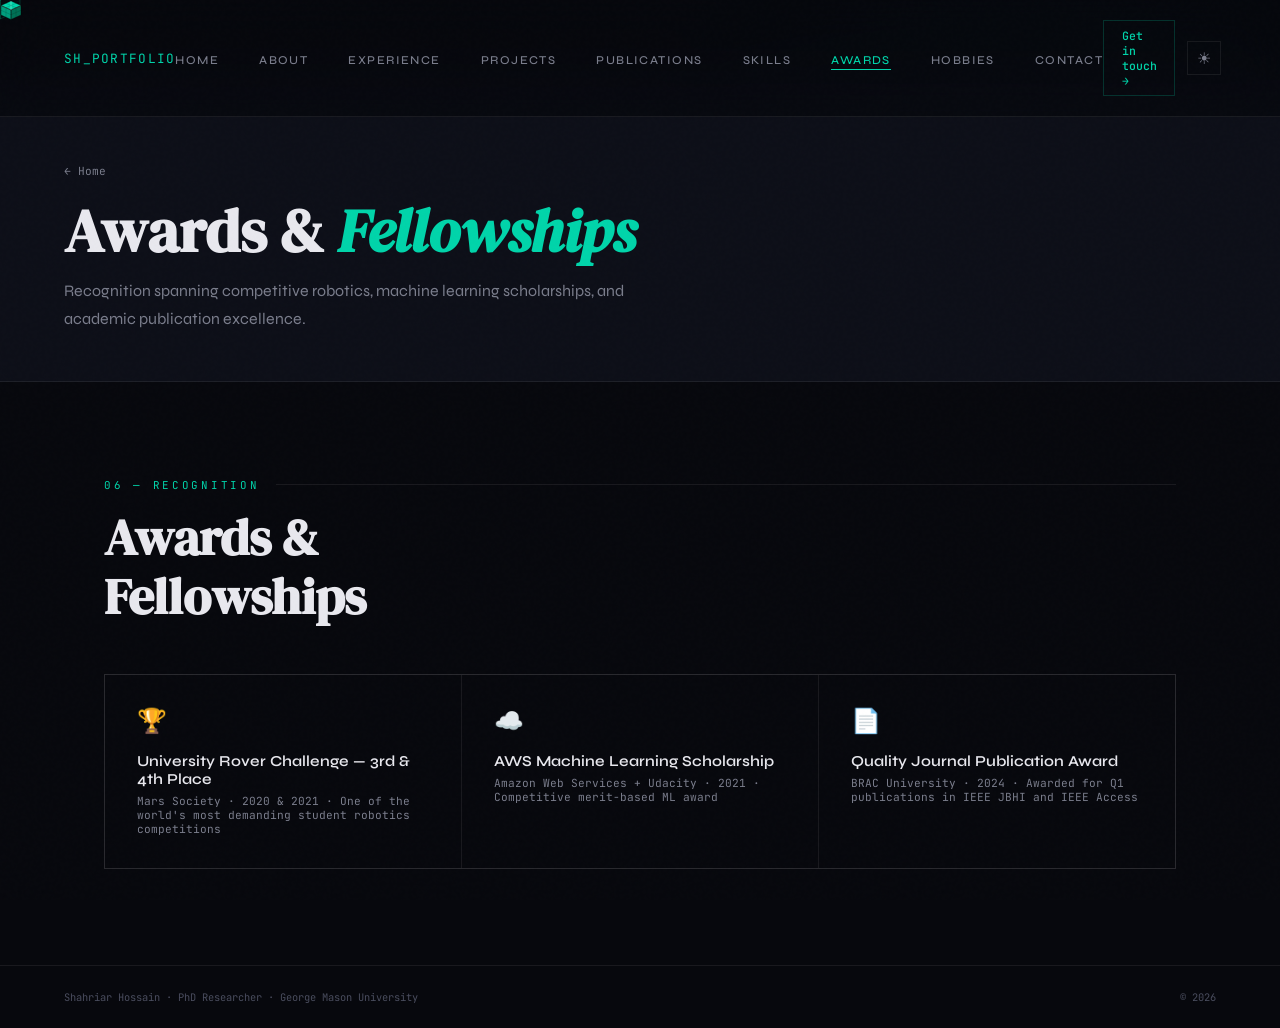
==== awards.html @ 49d14815 "Add files via upload" ====
<!DOCTYPE html>
<html lang="en">
<head>
<meta charset="UTF-8"><meta name="viewport" content="width=device-width,initial-scale=1.0">
<title>Awards — Shahriar Hossain</title>
<link rel="preconnect" href="https://fonts.googleapis.com">
<link rel="preconnect" href="https://fonts.gstatic.com" crossorigin>
<link href="https://fonts.googleapis.com/css2?family=Syne:wght@400;500;600;700;800&family=DM+Serif+Display:ital@0;1&family=JetBrains+Mono:wght@300;400;500&display=swap" rel="stylesheet">
<style>
/* ── Variables ── */
:root {
  --bg:        #07080D;
  --bg2:       #0D0F18;
  --bg3:       #131620;
  --border:    rgba(255,255,255,0.07);
  --border2:   rgba(0,212,170,0.2);
  --teal:      #00D4AA;
  --teal2:     #00FFD0;
  --amber:     #F5A623;
  --text:      #E8E8EE;
  --muted:     #7A7D8C;
  --muted2:    #4A4D5E;
  --font-head: 'Syne', sans-serif;
  --font-disp: 'DM Serif Display', serif;
  --font-mono: 'JetBrains Mono', monospace;
}

/* ── Reset ── */
*, *::before, *::after { box-sizing: border-box; margin: 0; padding: 0; }
html { scroll-behavior: smooth; }
body {
  background: var(--bg);
  color: var(--text);
  font-family: var(--font-head);
  overflow-x: hidden;
  cursor: none;
}
/* Restore pointer events on all clickable elements */
a, button, [role="button"] { cursor: none; pointer-events: auto; }

/* ── Custom cursor ── */
.cursor {
  width: 22px; height: 20px;
  position: fixed; top: 0; left: 0;
  pointer-events: none; z-index: 9999;
  will-change: transform;
}
.cursor-ring {
  width: 44px; height: 40px;
  position: fixed; top: 0; left: 0;
  pointer-events: none; z-index: 9998;
  transition: transform 0.38s cubic-bezier(0.23,1,0.32,1);
  will-change: transform;
}

/* ── Light theme ── */
body.light {
  --bg:        #F0EDE6;
  --bg2:       #E8E4DC;
  --bg3:       #DDD9D0;
  --border:    rgba(0,0,0,0.09);
  --border2:   rgba(0,140,110,0.3);
  --teal:      #007A62;
  --teal2:     #009478;
  --amber:     #B87000;
  --text:      #1A1A18;
  --muted:     #4A4840;
  --muted2:    #8A8780;
}
body.light .nav-logo { color: var(--teal); }
body.light .hero-bg-num { color: rgba(0,0,0,0.04); }
body.light .mesh {
  background:
    radial-gradient(ellipse 600px 400px at 80% 20%, rgba(0,140,110,0.06) 0%, transparent 70%),
    radial-gradient(ellipse 400px 600px at 10% 80%, rgba(80,60,200,0.04) 0%, transparent 70%),
    radial-gradient(ellipse 300px 300px at 50% 50%, rgba(180,120,0,0.03) 0%, transparent 70%);
}
body.light .stats-bar  { background: var(--bg3); }
body.light .pub-badge.q1   { background: rgba(0,122,98,0.1); color: var(--teal); border-color: rgba(0,122,98,0.25); }
body.light .pub-badge.conf { background: rgba(100,60,200,0.08); color: #6040CC; border-color: rgba(100,60,200,0.2); }
body.light .pub-badge.first{ background: rgba(0,0,0,0.05); color: var(--text); border-color: var(--border); }
body.light .tag { color: var(--muted); border-color: var(--border); }
body.light .tag:hover { border-color: var(--teal); color: var(--teal); }
body.light .skill-pill { background: var(--bg); color: var(--text); border-color: var(--border); }
body.light .skill-pill:hover { border-color: var(--teal); color: var(--teal); }
body.light .proj-chip { color: var(--muted); border-color: var(--border); }
body.light .book { background: var(--bg); }
body.light .toast { background: var(--teal); color: white; }
/* light mode cursor inherits SVG teal variable */
body.light .scroll-line { background: linear-gradient(to right, var(--teal), transparent); }
body.light .btn-primary { background: var(--teal); color: white; }
body.light .btn-primary:hover { background: var(--teal2); }
body.light .btn-outline { color: var(--teal); border-color: rgba(0,122,98,0.3); }
body.light .nav-cta { color: var(--teal); border-color: rgba(0,122,98,0.3); }
body.light .nav-cta:hover { background: var(--teal); color: white; }
body.light .working-dot { background: var(--teal); }
body.light .working-strip { background: var(--bg3); border-color: var(--border); }

/* ── Theme toggle ── */
.theme-toggle {
  background: transparent;
  border: 1px solid var(--border);
  color: var(--muted);
  font-size: 1rem;
  width: 34px; height: 34px;
  display: flex; align-items: center; justify-content: center;
  cursor: none;
  transition: border-color 0.2s, color 0.2s;
  flex-shrink: 0;
}
.theme-toggle:hover { border-color: var(--teal); color: var(--teal); }

/* ── Currently Working On strip ── */
.working-strip {
  position: relative; z-index: 1;
  background: var(--bg3);
  border-top: 1px solid var(--border2);
  border-bottom: 2px solid var(--border2);
  padding: 1.1rem 4rem;
  display: flex; align-items: center; gap: 1rem;
  overflow: hidden;
  margin-top: 62px;
}
.working-label {
  font-family: var(--font-mono); font-size: 0.72rem;
  font-weight: 600; color: var(--teal);
  letter-spacing: 0.2em; text-transform: uppercase;
  white-space: nowrap; flex-shrink: 0;
  display: flex; align-items: center; gap: 0.6rem;
}
.working-dot {
  width: 8px; height: 8px; border-radius: 50%;
  background: var(--teal);
  animation: pulse 2s infinite;
  box-shadow: 0 0 6px var(--teal);
}
@keyframes pulse {
  0%, 100% { opacity: 1; transform: scale(1); }
  50%       { opacity: 0.4; transform: scale(0.7); }
}
.working-divider {
  width: 1px; height: 18px;
  background: var(--border); flex-shrink: 0;
}
.working-text {
  font-family: var(--font-mono); font-size: 0.78rem;
  color: var(--muted); letter-spacing: 0.05em;
  white-space: nowrap;
}
.working-text em { color: var(--text); font-style: normal; font-weight: 600; }
@media (max-width: 900px) {
  .working-strip { padding: 0.7rem 1.5rem; }
  .working-text  { font-size: 0.62rem; }
}

/* ── Noise overlay ── */
body::before {
  content: '';
  position: fixed; inset: 0;
  background-image: url("data:image/svg+xml,%3Csvg viewBox='0 0 256 256' xmlns='http://www.w3.org/2000/svg'%3E%3Cfilter id='noise'%3E%3CfeTurbulence type='fractalNoise' baseFrequency='0.9' numOctaves='4' stitchTiles='stitch'/%3E%3C/filter%3E%3Crect width='100%25' height='100%25' filter='url(%23noise)' opacity='0.03'/%3E%3C/svg%3E");
  pointer-events: none;
  z-index: 9000;
  opacity: 0.4;
}

/* ── Gradient mesh bg ── */
.mesh {
  position: fixed; inset: 0; pointer-events: none; z-index: 0;
  background:
    radial-gradient(ellipse 600px 400px at 80% 20%, rgba(0,212,170,0.04) 0%, transparent 70%),
    radial-gradient(ellipse 400px 600px at 10% 80%, rgba(0,100,255,0.04) 0%, transparent 70%),
    radial-gradient(ellipse 300px 300px at 50% 50%, rgba(245,166,35,0.02) 0%, transparent 70%);
}

/* ── Nav ── */
nav {
  position: fixed; top: 0; left: 0; right: 0; z-index: 1000;
  padding: 1.25rem 4rem;
  display: flex; align-items: center; justify-content: space-between;
  backdrop-filter: blur(20px);
  background: rgba(7,8,13,0.7);
  border-bottom: 1px solid var(--border);
}
.nav-logo {
  font-family: var(--font-mono);
  font-size: 0.8rem;
  color: var(--teal);
  letter-spacing: 0.1em;
  text-decoration: none;
}
.nav-links { display: flex; gap: 2.5rem; list-style: none; }
.nav-links a {
  font-size: 0.75rem; font-weight: 500;
  color: var(--muted); text-decoration: none;
  letter-spacing: 0.12em; text-transform: uppercase;
  transition: color 0.2s;
}
.nav-links a:hover { color: var(--teal); }
.nav-cta {
  font-family: var(--font-mono);
  font-size: 0.72rem; font-weight: 500;
  color: var(--teal); text-decoration: none;
  border: 1px solid var(--border2);
  padding: 0.45rem 1.1rem;
  transition: background 0.2s, color 0.2s;
}
.nav-cta:hover { background: var(--teal); color: var(--bg); }

/* ── Hero ── */
#hero {
  min-height: calc(100vh - 86px);
  display: grid;
  grid-template-columns: 1fr 420px;
  align-items: center;
  gap: 4rem;
  padding: 0 4rem;
  position: relative;
  overflow: hidden;
}
.hero-left { display: flex; flex-direction: column; justify-content: center; }
.hero-photo-wrap {
  position: relative;
  display: flex; align-items: center; justify-content: center;
}
.hero-photo-frame {
  position: relative; width: 340px; height: 380px; flex-shrink: 0;
}
.hero-photo-frame::before {
  content: '';
  position: absolute; inset: -8px;
  border: 1px solid var(--border2);
  z-index: 0;
  clip-path: polygon(8px 0%, 100% 0%, 100% calc(100% - 8px), calc(100% - 8px) 100%, 0% 100%, 0% 8px);
}
.hero-photo-frame::after {
  content: '';
  position: absolute; bottom: -16px; left: -16px;
  width: 100px; height: 100px;
  border-bottom: 2px solid var(--teal);
  border-left: 2px solid var(--teal);
  z-index: 3;
}
.hero-photo {
  width: 100%; height: 100%;
  object-fit: cover;
  object-position: center 40%;
  position: relative; z-index: 1;
  filter: grayscale(10%);
  transition: filter 0.4s;
}
.hero-photo-frame:hover .hero-photo { filter: grayscale(0%); }
.hero-photo-tl {
  position: absolute; top: -16px; right: -16px;
  width: 100px; height: 100px;
  border-top: 2px solid var(--teal);
  border-right: 2px solid var(--teal);
  z-index: 3; pointer-events: none;
}
.hero-eyebrow {
  font-family: var(--font-mono);
  font-size: 0.72rem; font-weight: 400;
  color: var(--teal);
  letter-spacing: 0.2em; text-transform: uppercase;
  margin-bottom: 1.5rem;
  display: flex; align-items: center; gap: 1rem;
  opacity: 0; animation: fadeUp 0.8s 0.3s forwards;
}
.hero-eyebrow::before {
  content: '';
  display: block; width: 40px; height: 1px;
  background: var(--teal);
}
.hero-name {
  font-family: var(--font-disp);
  font-size: clamp(3.5rem, 8vw, 7rem);
  line-height: 1.02;
  color: var(--text);
  opacity: 0; animation: fadeUp 0.8s 0.5s forwards;
}
.hero-name em { color: var(--teal); font-style: italic; }
.hero-sub {
  margin-top: 1.5rem;
  font-size: 1.05rem; font-weight: 400;
  color: var(--muted);
  max-width: 520px; line-height: 1.7;
  opacity: 0; animation: fadeUp 0.8s 0.7s forwards;
}
.hero-tags {
  margin-top: 2rem;
  display: flex; flex-wrap: wrap; gap: 0.5rem;
  opacity: 0; animation: fadeUp 0.8s 0.9s forwards;
}
.tag {
  font-family: var(--font-mono);
  font-size: 0.68rem; font-weight: 400;
  color: var(--muted); border: 1px solid var(--border);
  padding: 0.3rem 0.75rem;
  transition: border-color 0.2s, color 0.2s;
}
.tag:hover { border-color: var(--teal); color: var(--teal); }
.hero-ctas {
  margin-top: 3rem;
  display: flex; gap: 1rem; flex-wrap: wrap;
  opacity: 0; animation: fadeUp 0.8s 1.1s forwards;
}
.btn-primary {
  font-family: var(--font-mono); font-size: 0.78rem; font-weight: 500;
  color: var(--bg); background: var(--teal);
  padding: 0.8rem 2rem; text-decoration: none;
  transition: background 0.2s, transform 0.15s;
  display: inline-block;
}
.btn-primary:hover { background: var(--teal2); transform: translateY(-1px); }
.btn-outline {
  font-family: var(--font-mono); font-size: 0.78rem; font-weight: 500;
  color: var(--teal); border: 1px solid var(--border2);
  padding: 0.8rem 2rem; text-decoration: none;
  transition: background 0.2s, transform 0.15s;
  display: inline-block;
}
.btn-outline:hover { background: rgba(0,212,170,0.08); transform: translateY(-1px); }

/* big background number */
.hero-bg-num {
  position: absolute; right: 4rem; top: 50%;
  transform: translateY(-50%);
  font-family: var(--font-disp);
  font-size: clamp(200px, 25vw, 380px);
  color: rgba(255,255,255,0.02);
  line-height: 1; pointer-events: none;
  user-select: none;
}

/* scroll indicator */
.scroll-hint {
  position: absolute; bottom: 2.5rem; left: 4rem;
  display: flex; align-items: center; gap: 0.75rem;
  font-family: var(--font-mono); font-size: 0.65rem;
  color: var(--muted2); letter-spacing: 0.15em;
  animation: fadeUp 0.8s 1.4s forwards; opacity: 0;
}
.scroll-line {
  width: 40px; height: 1px;
  background: linear-gradient(to right, var(--teal), transparent);
  animation: scrollLine 2s 2s infinite;
}
@keyframes scrollLine {
  0%,100% { transform: scaleX(1); opacity: 1; }
  50% { transform: scaleX(0.4); opacity: 0.4; }
}

.stat-link {
  text-decoration: none;
  display: flex; flex-direction: column; align-items: center;
  width: 100%;
}
.stat-link .stat-num { transition: color 0.2s; }
.stat-link .stat-label { transition: color 0.2s; }
.stat-link:hover .stat-num { color: var(--teal2); }
.stat-link:hover .stat-label { color: var(--teal); }

/* ── Stats bar ── */
.stats-bar {
  position: relative; z-index: 1;
  display: grid; grid-template-columns: repeat(4,1fr);
  border-top: 1px solid var(--border);
  border-bottom: 1px solid var(--border);
  background: var(--bg2);
}
.stat {
  padding: 2rem; text-align: center;
  border-right: 1px solid var(--border);
  transition: background 0.2s;
}
.stat:last-child { border-right: none; }
.stat:hover { background: var(--bg3); }
.stat-num {
  font-family: var(--font-disp);
  font-size: 2.6rem; color: var(--teal);
  line-height: 1;
}
.stat-label {
  font-family: var(--font-mono);
  font-size: 0.65rem; color: var(--muted);
  letter-spacing: 0.15em; text-transform: uppercase;
  margin-top: 0.4rem;
}

/* ── Sections ── */
section { position: relative; z-index: 1; }
.sec-wrap { max-width: 1200px; margin: 0 auto; padding: 6rem 4rem; }
.sec-label {
  font-family: var(--font-mono);
  font-size: 0.68rem; font-weight: 400;
  color: var(--teal); letter-spacing: 0.25em;
  text-transform: uppercase;
  display: flex; align-items: center; gap: 1rem;
  margin-bottom: 1rem;
}
.sec-label::after {
  content: ''; flex: 1; height: 1px;
  background: var(--border);
}
.sec-title {
  font-family: var(--font-disp);
  font-size: clamp(2rem, 4vw, 3.2rem);
  color: var(--text); line-height: 1.15;
  margin-bottom: 3rem;
}


.about-grid {
  display: grid; grid-template-columns: 1.2fr 1fr; gap: 5rem;
  align-items: start;
}
.about-text p {
  font-size: 1.05rem; color: var(--muted); line-height: 1.85;
  margin-bottom: 1.25rem;
}
.about-text p strong { color: var(--text); font-weight: 500; }
.about-text p em { color: var(--teal); font-style: normal; }
.about-sidebar { display: flex; flex-direction: column; gap: 1.5rem; }
.info-row {
  display: flex; flex-direction: column; gap: 0.25rem;
  padding-bottom: 1.25rem;
  border-bottom: 1px solid var(--border);
}
.info-row:last-child { border-bottom: none; }
.info-label {
  font-family: var(--font-mono); font-size: 0.6rem;
  color: var(--muted2); letter-spacing: 0.2em; text-transform: uppercase;
}
.info-val { font-size: 0.92rem; color: var(--text); font-weight: 500; }
.info-val a { color: var(--teal); text-decoration: none; }
.info-val a:hover { text-decoration: underline; }

/* ── Experience ── */
#experience { background: var(--bg); }
.exp-list { display: flex; flex-direction: column; gap: 0; }
.exp-item {
  display: grid; grid-template-columns: 220px 1fr;
  gap: 0 3rem;
  padding: 2.5rem 0;
  border-bottom: 1px solid var(--border);
  transition: background 0.2s;
  position: relative;
}
.exp-item:first-child { border-top: 1px solid var(--border); }
.exp-item::before {
  content: '';
  position: absolute; left: -4rem; top: 0; bottom: 0; width: 2px;
  background: transparent;
  transition: background 0.3s;
}
.exp-item:hover::before { background: var(--teal); }
.exp-item:hover { background: rgba(0,212,170,0.02); padding-left: 0.5rem; }
.exp-date {
  font-family: var(--font-mono); font-size: 0.72rem;
  color: var(--muted2); padding-top: 0.3rem; line-height: 1.6;
}
.exp-role { font-size: 1.05rem; font-weight: 600; color: var(--text); margin-bottom: 0.2rem; }
.exp-org {
  font-family: var(--font-mono); font-size: 0.72rem;
  color: var(--teal); margin-bottom: 1rem;
  letter-spacing: 0.05em;
}
.exp-bullets { list-style: none; display: flex; flex-direction: column; gap: 0.5rem; }
.exp-bullets li {
  font-size: 1.05rem; color: var(--muted); line-height: 1.65;
  display: flex; gap: 0.75rem; align-items: flex-start;
}
.exp-bullets li::before {
  content: '→'; color: var(--teal); flex-shrink: 0;
  font-family: var(--font-mono); font-size: 0.75rem; margin-top: 0.15rem;
}

/* ── Projects ── */
#projects { background: var(--bg2); }
.projects-grid {
  display: grid; grid-template-columns: repeat(auto-fill, minmax(340px,1fr));
  gap: 1.5px;
  background: var(--border);
  border: 1px solid var(--border);
}
.proj-card {
  background: var(--bg2);
  padding: 2rem;
  transition: background 0.2s;
  position: relative; overflow: hidden;
}
.proj-card::after {
  content: '';
  position: absolute; bottom: 0; left: 0; right: 0; height: 2px;
  background: linear-gradient(to right, var(--teal), transparent);
  transform: scaleX(0); transform-origin: left;
  transition: transform 0.3s;
}
.proj-card:hover { background: var(--bg3); }
.proj-card:hover::after { transform: scaleX(1); }
.proj-card.featured { grid-column: span 2; }
.proj-tag {
  font-family: var(--font-mono); font-size: 0.62rem;
  color: var(--teal); letter-spacing: 0.15em; text-transform: uppercase;
  margin-bottom: 1rem;
}
.proj-title { font-size: 1.05rem; font-weight: 600; color: var(--text); margin-bottom: 0.75rem; }
.proj-desc { font-size: 1.05rem; color: var(--muted); line-height: 1.7; margin-bottom: 1.25rem; }
.proj-meta { display: flex; flex-wrap: wrap; gap: 0.4rem; margin-bottom: 1.25rem; }
.proj-chip {
  font-family: var(--font-mono); font-size: 0.6rem;
  color: var(--muted2); border: 1px solid var(--border);
  padding: 0.2rem 0.55rem;
}
.proj-link {
  font-family: var(--font-mono); font-size: 0.68rem;
  color: var(--teal); text-decoration: none;
  display: inline-flex; align-items: center; gap: 0.4rem;
  transition: gap 0.2s;
}
.proj-link:hover { gap: 0.7rem; }
.proj-stars {
  font-family: var(--font-mono); font-size: 0.68rem;
  color: var(--amber); margin-left: auto;
}

/* ── Publications ── */
#publications { background: var(--bg); }
.pub-list { display: flex; flex-direction: column; gap: 0; }
.pub-item {
  display: grid; grid-template-columns: 80px 1fr;
  gap: 0 2rem;
  padding: 1.75rem 0;
  border-bottom: 1px solid var(--border);
  align-items: start;
}
.pub-item:first-child { border-top: 1px solid var(--border); }
.pub-year {
  font-family: var(--font-mono); font-size: 0.72rem;
  color: var(--muted2); padding-top: 0.2rem;
}
.pub-content {}
.pub-badge {
  display: inline-block;
  font-family: var(--font-mono); font-size: 0.58rem; font-weight: 500;
  padding: 0.18rem 0.55rem; margin-bottom: 0.5rem;
  letter-spacing: 0.1em; text-transform: uppercase;
}
.pub-badge.q1 { background: rgba(0,212,170,0.12); color: var(--teal); border: 1px solid rgba(0,212,170,0.25); }
.pub-badge.q2 { background: rgba(245,166,35,0.1); color: var(--amber); border: 1px solid rgba(245,166,35,0.25); }
.pub-badge.conf { background: rgba(150,100,255,0.1); color: #B088FF; border: 1px solid rgba(150,100,255,0.25); }
.pub-badge.first { background: rgba(255,255,255,0.06); color: var(--text); border: 1px solid var(--border); }
.pub-title {
  font-size: 0.95rem; font-weight: 500; color: var(--text);
  line-height: 1.5; margin-bottom: 0.4rem;
}
.pub-venue { font-family: var(--font-mono); font-size: 0.7rem; color: var(--muted); }

/* ── Skills ── */
#skills { background: var(--bg2); }
.skills-grid {
  display: grid; grid-template-columns: repeat(auto-fill, minmax(280px, 1fr));
  gap: 1px; background: var(--border);
  border: 1px solid var(--border);
}
.skill-group {
  background: var(--bg2); padding: 1.75rem;
  transition: background 0.2s;
}
.skill-group:hover { background: var(--bg3); }
.skill-group-title {
  font-family: var(--font-mono); font-size: 0.65rem;
  color: var(--teal); letter-spacing: 0.2em; text-transform: uppercase;
  margin-bottom: 1rem;
}
.skill-items { display: flex; flex-wrap: wrap; gap: 0.4rem; }
.skill-pill {
  font-family: var(--font-mono); font-size: 0.68rem;
  color: var(--text); background: var(--bg3);
  border: 1px solid var(--border);
  padding: 0.3rem 0.7rem;
  transition: border-color 0.2s, color 0.2s;
}
.skill-pill:hover { border-color: var(--teal); color: var(--teal); }

/* ── Book cover image ── */
.book-cover-wrap {
  width: 64px; height: 90px;
  flex-shrink: 0;
  overflow: hidden;
  border: 1px solid var(--border);
  background: var(--bg2);
}
.book-cover-img {
  width: 100%; height: 100%;
  object-fit: cover;
  display: block;
}
.book-cover-fallback {
  width: 100%; height: 100%;
  display: flex; align-items: center; justify-content: center;
  font-family: var(--font-mono); font-size: 0.55rem;
  color: var(--muted2); text-align: center;
  padding: 4px; line-height: 1.4;
  background: var(--bg3);
}
.book-inner {
  display: flex; gap: 0.85rem; align-items: flex-start;
}
.book-text { flex: 1; min-width: 0; }

/* ── Hobbies ── */
#hobbies { background: var(--bg2); }
.hobbies-grid {
  display: grid;
  grid-template-columns: 1fr 2fr;
  gap: 1.5px;
  background: var(--border);
  border: 1px solid var(--border);
}
.hobby-card {
  background: var(--bg2);
  padding: 2rem;
  transition: background 0.2s;
}
.hobby-card:hover { background: var(--bg3); }
.hobby-card--wide { background: var(--bg2); }
.hobby-icon { font-size: 1.8rem; margin-bottom: 0.75rem; }
.hobby-title {
  font-size: 1rem; font-weight: 600;
  color: var(--text); margin-bottom: 0.6rem;
}
.hobby-body {
  font-size: 0.9rem; color: var(--muted); line-height: 1.7;
}
.book-shelf {
  display: grid;
  grid-template-columns: repeat(3, 1fr);
  gap: 1rem;
  margin-top: 1.25rem;
}
.book {
  background: var(--bg3);
  border: 1px solid var(--border);
  padding: 1rem;
  transition: border-color 0.2s;
}
.book:hover { border-color: var(--teal); }
.book-status {
  font-family: var(--font-mono);
  font-size: 0.6rem; font-weight: 500;
  letter-spacing: 0.12em; text-transform: uppercase;
  padding: 0.18rem 0.6rem;
  display: inline-block; margin-bottom: 0.6rem;
}
.book-status--done  { background: rgba(0,212,170,0.12); color: var(--teal); border: 1px solid rgba(0,212,170,0.25); }
.book-status--reading { background: rgba(245,166,35,0.1); color: var(--amber); border: 1px solid rgba(245,166,35,0.25); }
.book-title {
  font-size: 0.9rem; font-weight: 600;
  color: var(--text); margin-bottom: 0.2rem; line-height: 1.3;
}
.book-author {
  font-family: var(--font-mono); font-size: 0.65rem;
  color: var(--teal); margin-bottom: 0.6rem;
}
.book-desc {
  font-size: 0.8rem; color: var(--muted); line-height: 1.6;
}
@media (max-width: 900px) {
  .hobbies-grid { grid-template-columns: 1fr; }
  .book-shelf { grid-template-columns: 1fr; }
}

/* ── Awards ── */
#awards { background: var(--bg); }
.awards-list { display: grid; grid-template-columns: repeat(3,1fr); gap: 1.5px; background: var(--border); border: 1px solid var(--border); }
.award-card {
  background: var(--bg); padding: 2rem;
  transition: background 0.2s;
}
.award-card:hover { background: var(--bg3); }
.award-icon { font-size: 1.5rem; margin-bottom: 1rem; }
.award-title { font-size: 0.95rem; font-weight: 600; color: var(--text); margin-bottom: 0.4rem; }
.award-org { font-family: var(--font-mono); font-size: 0.7rem; color: var(--muted); }

/* ── Contact ── */
#contact {
  background: var(--bg2);
  text-align: center;
}
/* Reset button to match anchor contact-link style */
button.contact-link {
  background: transparent;
  border: 1px solid var(--border);
  font-family: var(--font-head);
  color: var(--muted);
  overflow: visible;
}
#contact .sec-wrap {
  display: flex; flex-direction: column; align-items: center;
}
.contact-super {
  font-family: var(--font-disp); font-style: italic;
  font-size: clamp(1rem, 2vw, 1.3rem);
  color: var(--muted); margin-bottom: 0.75rem;
}
.contact-title {
  font-family: var(--font-disp);
  font-size: clamp(2.5rem, 5vw, 4rem);
  color: var(--text); line-height: 1.1; margin-bottom: 2rem;
}
.contact-title em { color: var(--teal); font-style: italic; }
.contact-links {
  display: flex; gap: 2rem; flex-wrap: wrap;
  justify-content: center; margin-top: 1rem;
}
.contact-link {
  font-family: var(--font-mono); font-size: 0.75rem;
  color: var(--muted); text-decoration: none;
  display: flex; flex-direction: column; align-items: center; gap: 0.4rem;
  padding: 1.5rem 2rem;
  border: 1px solid var(--border);
  transition: border-color 0.2s, color 0.2s, background 0.2s;
  min-width: 130px;
}
.contact-link:hover {
  border-color: var(--teal); color: var(--teal);
  background: rgba(0,212,170,0.05);
}
.contact-link-icon { font-size: 1.4rem; }
.contact-link-label { letter-spacing: 0.15em; text-transform: uppercase; font-size: 0.62rem; }

/* ── Click hint tooltip on email ── */
.click-hint {
  position: absolute;
  bottom: calc(100% + 12px);
  left: 50%; transform: translateX(-50%);
  background: var(--teal);
  color: var(--bg);
  font-family: var(--font-mono);
  font-size: 0.65rem; font-weight: 600;
  letter-spacing: 0.12em; text-transform: uppercase;
  padding: 0.35rem 0.9rem;
  white-space: nowrap;
  pointer-events: none;
  opacity: 0;
  z-index: 9999;
  transition: opacity 0.25s ease;
}
.click-hint::after {
  content: '';
  position: absolute; top: 100%; left: 50%;
  transform: translateX(-50%);
  border: 5px solid transparent;
  border-top-color: var(--teal);
}
.click-hint.visible { opacity: 1; }
#email-btn { position: relative; }

/* ── Toast notification ── */
.toast {
  position: fixed; bottom: 2rem; left: 50%;
  transform: translateX(-50%) translateY(20px);
  background: var(--teal); color: var(--bg);
  font-family: var(--font-mono); font-size: 0.72rem;
  font-weight: 500; letter-spacing: 0.1em;
  padding: 0.65rem 1.5rem;
  opacity: 0; pointer-events: none;
  transition: opacity 0.25s, transform 0.25s;
  z-index: 9999;
}
.toast.show {
  opacity: 1;
  transform: translateX(-50%) translateY(0);
}

/* ── Footer ── */
footer {
  background: var(--bg);
  border-top: 1px solid var(--border);
  padding: 1.5rem 4rem;
  display: flex; justify-content: space-between; align-items: center;
  position: relative; z-index: 1;
}
.footer-left { font-family: var(--font-mono); font-size: 0.65rem; color: var(--muted2); }
.footer-right { font-family: var(--font-mono); font-size: 0.65rem; color: var(--muted2); }

/* ── Animations ── */
@keyframes fadeUp {
  from { opacity: 0; transform: translateY(20px); }
  to   { opacity: 1; transform: translateY(0); }
}
.reveal {
  opacity: 0; transform: translateY(24px);
  transition: opacity 0.7s ease, transform 0.7s ease;
}
.reveal.visible { opacity: 1; transform: none; }

/* ── Responsive ── */
@media (max-width: 900px) {
  nav { padding: 1rem 1.5rem; }
  .nav-links { display: none; }
  #hero { padding: 6rem 1.5rem 2rem; grid-template-columns: 1fr; }
  .hero-photo-wrap { display: none; }
  .sec-wrap { padding: 4rem 1.5rem; }
  .stats-bar { grid-template-columns: repeat(2,1fr); }
  .about-grid { grid-template-columns: 1fr; gap: 3rem; }
  .exp-item { grid-template-columns: 1fr; gap: 0.5rem; }
  .proj-card.featured { grid-column: span 1; }
  .pub-item { grid-template-columns: 60px 1fr; gap: 0 1rem; }
  .awards-list { grid-template-columns: 1fr; }
  footer { flex-direction: column; gap: 0.5rem; text-align: center; }
  .hero-bg-num { display: none; }
}

.page-main { padding-top: 80px; min-height: 100vh; position: relative; z-index: 1; }
.page-hero { background: var(--bg2); border-bottom: 1px solid var(--border); padding: 5rem 4rem 3rem; }
.page-hero .back-link { font-family:var(--font-mono); font-size:0.7rem; color:var(--muted); text-decoration:none; display:inline-flex; align-items:center; gap:0.5rem; margin-bottom:1.25rem; transition:color 0.2s; }
.page-hero .back-link:hover { color:var(--teal); }
.page-hero h1 { font-family:var(--font-disp); font-size:clamp(2.2rem,5vw,3.8rem); color:var(--text); line-height:1.1; margin-bottom:0.75rem; }
.page-hero h1 em { color:var(--teal); font-style:italic; }
.page-hero p { font-size:1rem; color:var(--muted); max-width:560px; line-height:1.75; }
@media (max-width:900px) { .page-hero{padding:4rem 1.5rem 2rem;} .page-main .sec-wrap{padding:3rem 1.5rem;} }
</style>
</head>
<body>
<div class="cursor" id="cursor"></div>
<div class="cursor-ring" id="cursorRing"></div>
<div class="mesh"></div>
<nav>
  <a href="index.html" class="nav-logo">SH_PORTFOLIO</a>
  <ul class="nav-links">
    <li><a href="index.html">Home</a></li>
    <li><a href="about.html">About</a></li>
    <li><a href="experience.html">Experience</a></li>
    <li><a href="projects.html">Projects</a></li>
    <li><a href="publications.html">Publications</a></li>
    <li><a href="skills.html">Skills</a></li>
    <li><a href="awards.html"style="color:var(--teal)">Awards</a></li>
    <li><a href="hobbies.html">Hobbies</a></li>
    <li><a href="contact.html">Contact</a></li>
  </ul>
  <div style="display:flex;align-items:center;gap:0.75rem;">
    <a href="contact.html" class="nav-cta">Get in touch →</a>
    <button class="theme-toggle" id="themeToggle" title="Toggle theme">☀</button>
  </div>
</nav>

<div class="page-main">
  <div class="page-hero">
    <a href="index.html" class="back-link">← Home</a>
    <h1>Awards &amp; <em>Fellowships</em></h1>
    <p>Recognition spanning competitive robotics, machine learning scholarships, and academic publication excellence.</p>
  </div>
  <section id="awards">
  <div class="sec-wrap">
    <div class="sec-label">06 — Recognition</div>
    <h2 class="sec-title reveal">Awards &amp;<br>Fellowships</h2>
    <div class="awards-list reveal">
      <div class="award-card">
        <div class="award-icon">🏆</div>
        <div class="award-title">University Rover Challenge — 3rd &amp; 4th Place</div>
        <div class="award-org">Mars Society · 2020 &amp; 2021 · One of the world's most demanding student robotics competitions</div>
      </div>
      <div class="award-card">
        <div class="award-icon">☁️</div>
        <div class="award-title">AWS Machine Learning Scholarship</div>
        <div class="award-org">Amazon Web Services + Udacity · 2021 · Competitive merit-based ML award</div>
      </div>
      <div class="award-card">
        <div class="award-icon">📄</div>
        <div class="award-title">Quality Journal Publication Award</div>
        <div class="award-org">BRAC University · 2024 · Awarded for Q1 publications in IEEE JBHI and IEEE Access</div>
      </div>
    </div>
  </div>
</section>
</div>
<footer>
  <span class="footer-left">Shahriar Hossain · PhD Researcher · George Mason University</span>
  <span class="footer-right" id="footer-year"></span>
</footer>
<div class="toast" id="toast">mail copied</div>
<script>
const cursor=document.getElementById('cursor'),ring=document.getElementById('cursorRing');
let mx=0,my=0,rx=0,ry=0;
cursor.innerHTML=`<svg width="22" height="20" viewBox="0 0 22 20" xmlns="http://www.w3.org/2000/svg"><polygon points="11,1 21,5.5 11,10 1,5.5" fill="#00D4AA"/><polygon points="1,5.5 11,10 11,19.5 1,15" fill="#009E7E"/><polygon points="11,10 21,5.5 21,15 11,19.5" fill="#007055"/><line x1="6" y1="3.25" x2="16" y2="7.75" stroke="rgba(0,0,0,0.25)" stroke-width="0.6"/><line x1="16" y1="3.25" x2="6" y2="7.75" stroke="rgba(0,0,0,0.25)" stroke-width="0.6"/><line x1="1" y1="10.25" x2="11" y2="14.75" stroke="rgba(0,0,0,0.22)" stroke-width="0.6"/><line x1="6" y1="7.75" x2="6" y2="17.25" stroke="rgba(0,0,0,0.22)" stroke-width="0.6"/><line x1="11" y1="14.75" x2="21" y2="10.25" stroke="rgba(0,0,0,0.22)" stroke-width="0.6"/><line x1="16" y1="7.75" x2="16" y2="17.25" stroke="rgba(0,0,0,0.22)" stroke-width="0.6"/><polygon points="11,1 21,5.5 11,10 1,5.5" fill="none" stroke="rgba(0,0,0,0.5)" stroke-width="0.7" stroke-linejoin="round"/><polygon points="1,5.5 11,10 11,19.5 1,15" fill="none" stroke="rgba(0,0,0,0.5)" stroke-width="0.7" stroke-linejoin="round"/><polygon points="11,10 21,5.5 21,15 11,19.5" fill="none" stroke="rgba(0,0,0,0.5)" stroke-width="0.7" stroke-linejoin="round"/><line x1="11" y1="1" x2="11" y2="10" stroke="rgba(255,255,255,0.35)" stroke-width="0.8"/><line x1="11" y1="10" x2="1" y2="5.5" stroke="rgba(255,255,255,0.18)" stroke-width="0.6"/><line x1="11" y1="10" x2="21" y2="5.5" stroke="rgba(255,255,255,0.18)" stroke-width="0.6"/></svg>`;
ring.innerHTML=`<svg width="44" height="40" viewBox="0 0 44 40" xmlns="http://www.w3.org/2000/svg"><polygon points="22,2 42,11 22,20 2,11" fill="rgba(0,212,170,0.04)" stroke="rgba(0,212,170,0.5)" stroke-width="1" stroke-linejoin="round"/><polygon points="2,11 22,20 22,39 2,30" fill="rgba(0,158,126,0.04)" stroke="rgba(0,158,126,0.38)" stroke-width="1" stroke-linejoin="round"/><polygon points="22,20 42,11 42,30 22,39" fill="rgba(0,112,85,0.04)" stroke="rgba(0,112,85,0.38)" stroke-width="1" stroke-linejoin="round"/><line x1="12" y1="6.5" x2="32" y2="15.5" stroke="rgba(0,212,170,0.2)" stroke-width="0.7"/><line x1="32" y1="6.5" x2="12" y2="15.5" stroke="rgba(0,212,170,0.2)" stroke-width="0.7"/><line x1="2" y1="20.5" x2="22" y2="29.5" stroke="rgba(0,158,126,0.18)" stroke-width="0.7"/><line x1="12" y1="15.5" x2="12" y2="34.5" stroke="rgba(0,158,126,0.18)" stroke-width="0.7"/><line x1="22" y1="29.5" x2="42" y2="20.5" stroke="rgba(0,112,85,0.18)" stroke-width="0.7"/><line x1="32" y1="15.5" x2="32" y2="34.5" stroke="rgba(0,112,85,0.18)" stroke-width="0.7"/><line x1="22" y1="2" x2="22" y2="20" stroke="rgba(0,212,170,0.3)" stroke-width="0.8"/><line x1="22" y1="20" x2="2" y2="11" stroke="rgba(0,212,170,0.22)" stroke-width="0.6"/><line x1="22" y1="20" x2="42" y2="11" stroke="rgba(0,212,170,0.22)" stroke-width="0.6"/><line x1="22" y1="20" x2="22" y2="39" stroke="rgba(0,158,126,0.22)" stroke-width="0.6"/></svg>`;
document.addEventListener('mousemove',e=>{mx=e.clientX;my=e.clientY;cursor.style.transform=`translate(${mx-11}px,${my-10}px)`;});
function animRing(){rx+=(mx-rx)*0.1;ry+=(my-ry)*0.1;ring.style.transform=`translate(${rx-22}px,${ry-20}px)`;requestAnimationFrame(animRing);}
animRing();
document.querySelectorAll('a,button,.proj-card,.exp-item,.stat,.pub-item,.book,.award-card,.hobby-card').forEach(el=>{
  el.addEventListener('mouseenter',()=>{ring.style.transition='transform 0.2s cubic-bezier(0.23,1,0.32,1)';ring.style.transform=`translate(${rx-22}px,${ry-20}px) scale(1.4)`;});
  el.addEventListener('mouseleave',()=>{ring.style.transition='transform 0.38s cubic-bezier(0.23,1,0.32,1)';});
});

const themeBtn=document.getElementById('themeToggle');
const saved=localStorage.getItem('theme');
if(saved==='light'){document.body.classList.add('light');themeBtn.textContent='☽';}
themeBtn.addEventListener('click',()=>{const isLight=document.body.classList.toggle('light');themeBtn.textContent=isLight?'☽':'☀';localStorage.setItem('theme',isLight?'light':'dark');});
const revealEls=document.querySelectorAll('.reveal');
const io=new IntersectionObserver((entries)=>{entries.forEach((e,i)=>{if(e.isIntersecting)setTimeout(()=>e.target.classList.add('visible'),i*60);});},{threshold:0.1});
revealEls.forEach(el=>io.observe(el));
document.getElementById('footer-year').textContent='© '+new Date().getFullYear();
const currentPage=window.location.pathname.split('/').pop()||'index.html';
document.querySelectorAll('.nav-links a').forEach(a=>{if(a.getAttribute('href')===currentPage){a.style.color='var(--teal)';a.style.borderBottom='1px solid var(--teal)';a.style.paddingBottom='2px';}});
</script>
<script data-goatcounter="https://shahriar-hossain.goatcounter.com/count" async src="//gc.zgo.at/count.js"></script>
</body>
</html>
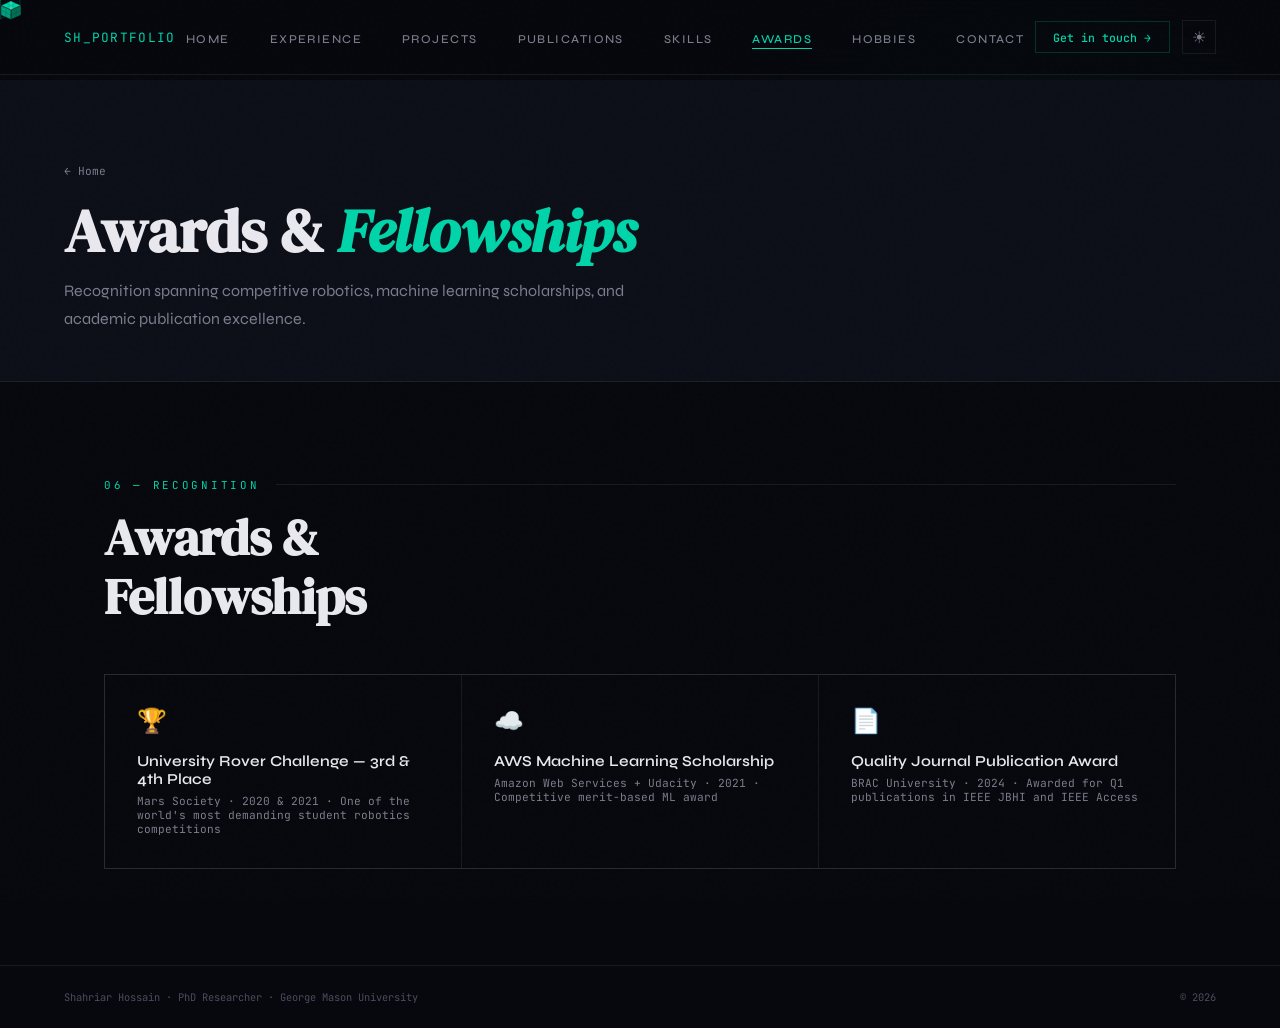
==== commit a0b7a60f: "Add files via upload" ====
--- a/awards.html
+++ b/awards.html
@@ -830,7 +830,6 @@
   <a href="index.html" class="nav-logo">SH_PORTFOLIO</a>
   <ul class="nav-links">
     <li><a href="index.html">Home</a></li>
-    <li><a href="about.html">About</a></li>
     <li><a href="experience.html">Experience</a></li>
     <li><a href="projects.html">Projects</a></li>
     <li><a href="publications.html">Publications</a></li>
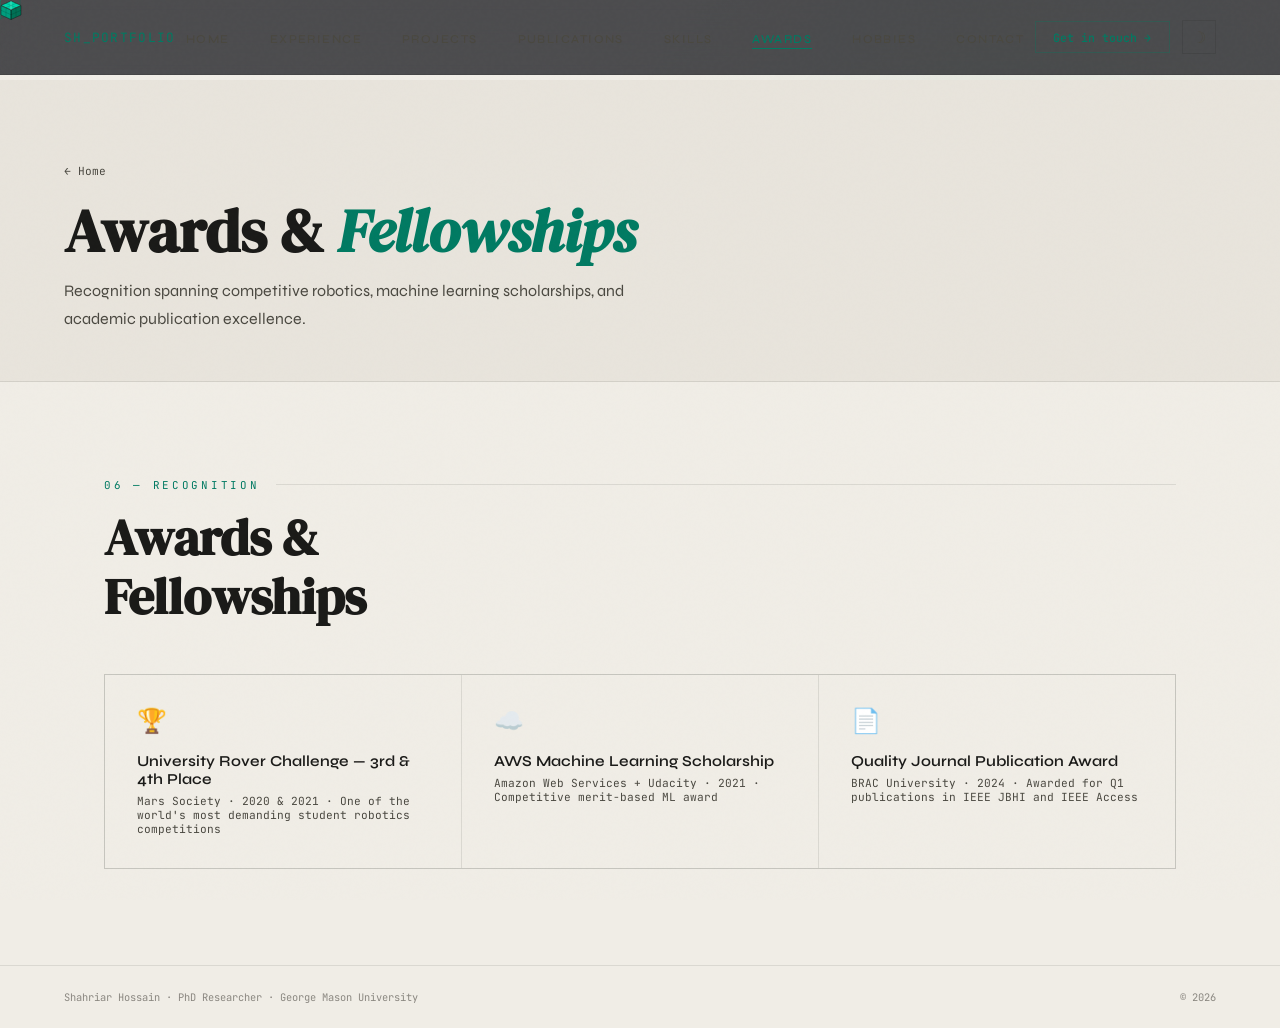
==== commit 1926cdd9: "Add files via upload" ====
--- a/awards.html
+++ b/awards.html
@@ -894,7 +894,7 @@
 
 const themeBtn=document.getElementById('themeToggle');
 const saved=localStorage.getItem('theme');
-if(saved==='light'){document.body.classList.add('light');themeBtn.textContent='☽';}
+if(saved!=='dark'){document.body.classList.add('light');themeBtn.textContent='☽';}
 themeBtn.addEventListener('click',()=>{const isLight=document.body.classList.toggle('light');themeBtn.textContent=isLight?'☽':'☀';localStorage.setItem('theme',isLight?'light':'dark');});
 const revealEls=document.querySelectorAll('.reveal');
 const io=new IntersectionObserver((entries)=>{entries.forEach((e,i)=>{if(e.isIntersecting)setTimeout(()=>e.target.classList.add('visible'),i*60);});},{threshold:0.1});
